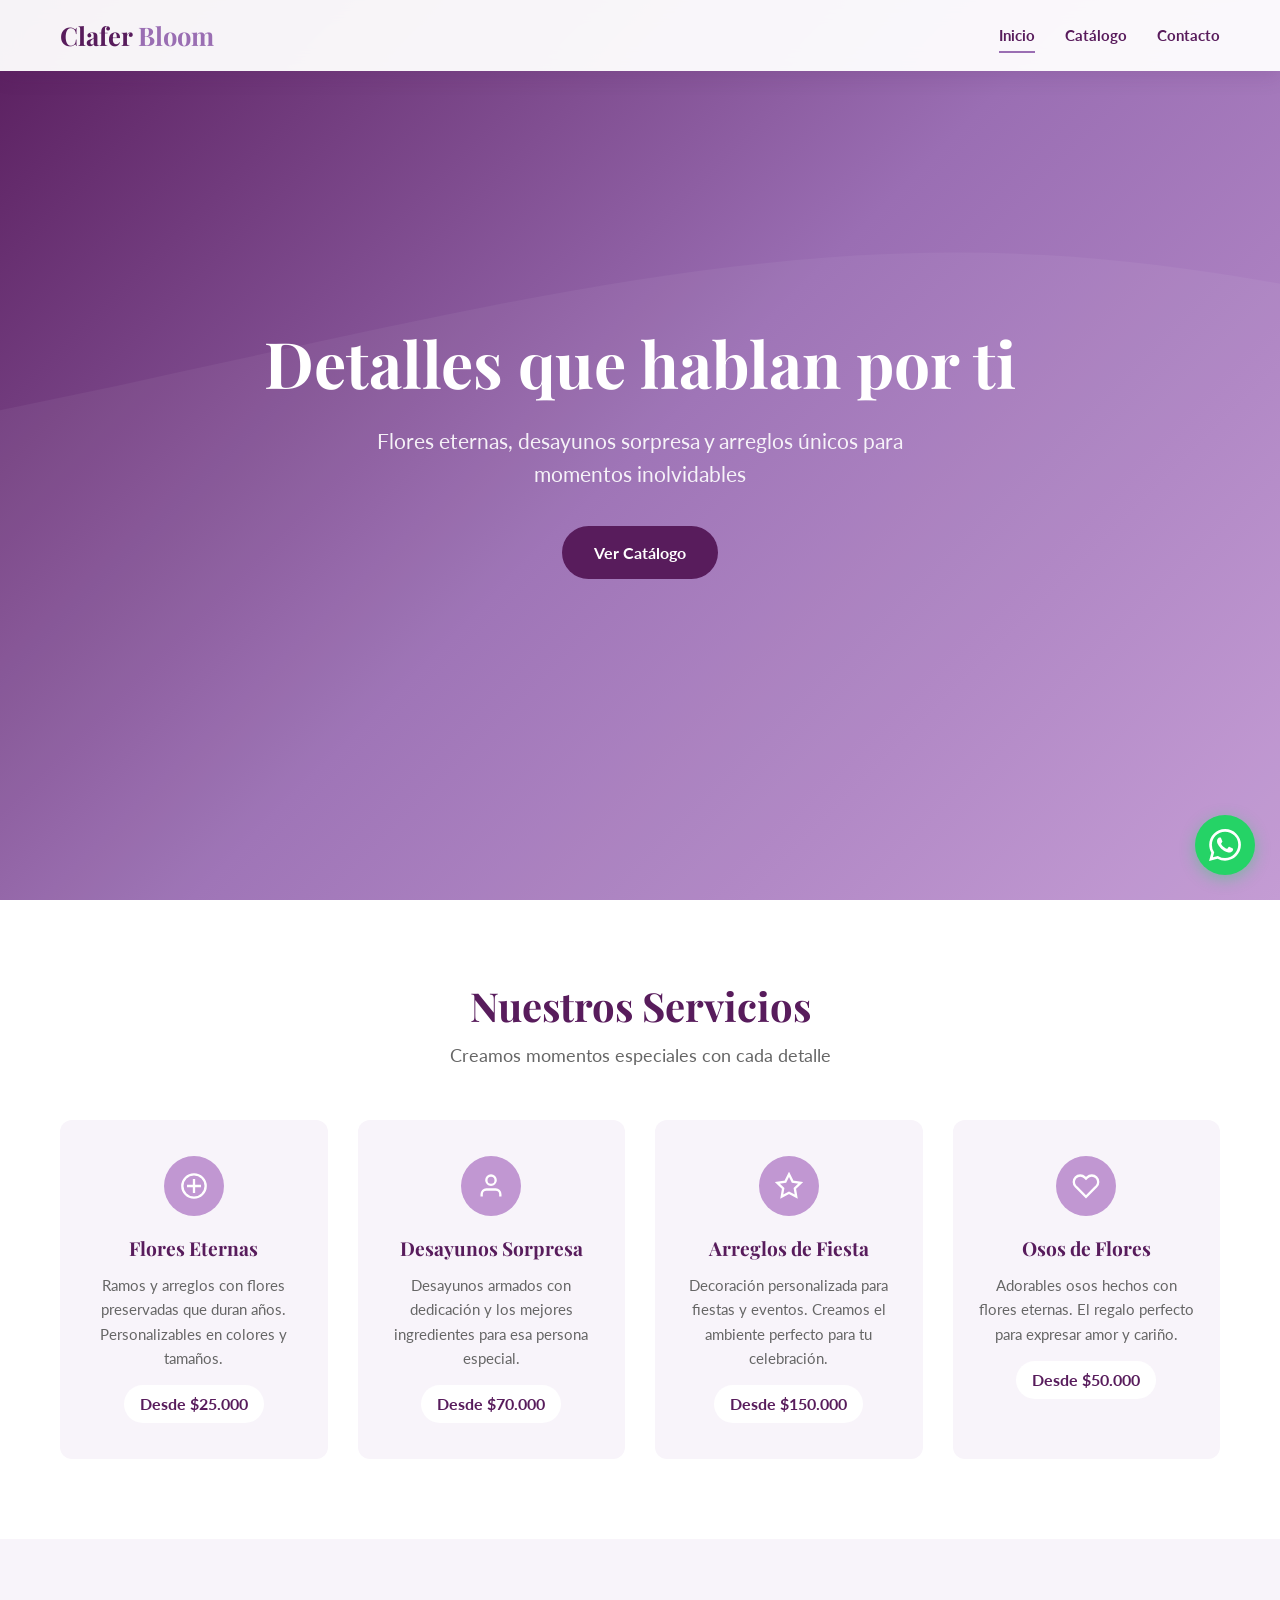
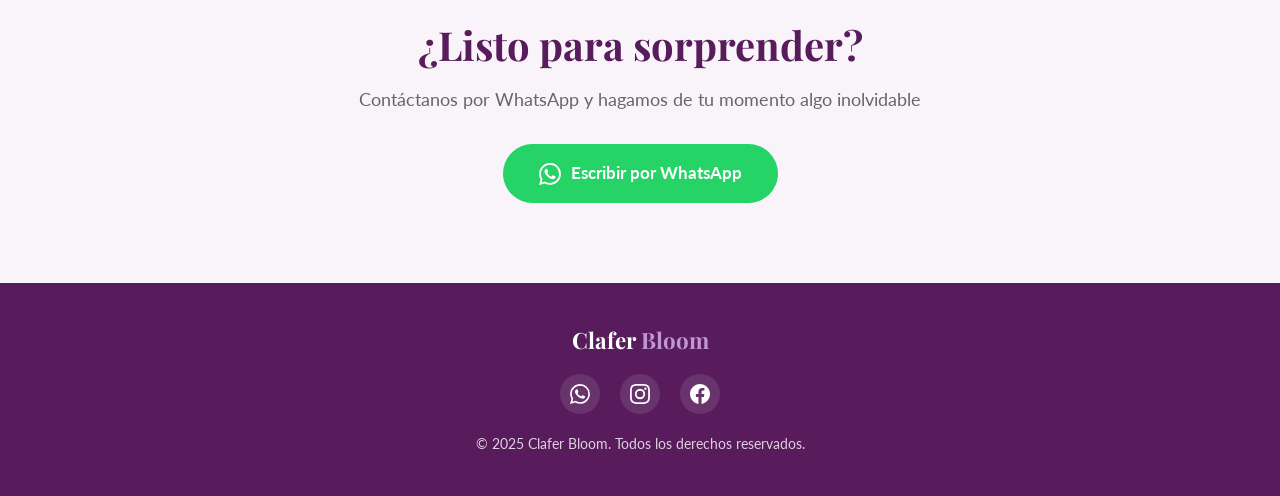
==== index.html @ cedce0d8 "Catálogo Clafer Bloom - sitio web completo" ====
<!DOCTYPE html>
<html lang="es">
<head>
  <meta charset="UTF-8">
  <meta name="viewport" content="width=device-width, initial-scale=1.0">
  <title>Clafer Bloom - Flores Eternas y Detalles Especiales</title>
  <meta name="description" content="Clafer Bloom - Ramos de flores eternas, desayunos sorpresa, arreglos de fiesta y detalles únicos para toda ocasión.">
  <link rel="stylesheet" href="css/style.css">
  <link rel="stylesheet" href="css/home.css">
</head>
<body>

  <!-- HEADER -->
  <header class="header" id="header">
    <div class="container">
      <a href="index.html" class="header__logo">Clafer <span>Bloom</span></a>
      <nav class="header__nav" id="nav">
        <a href="index.html" class="active">Inicio</a>
        <a href="pages/catalogo.html">Catálogo</a>
        <a href="pages/contacto.html">Contacto</a>
      </nav>
      <button class="header__hamburger" id="hamburger" aria-label="Menú">
        <span></span>
        <span></span>
        <span></span>
      </button>
    </div>
  </header>

  <!-- HERO PARALLAX -->
  <section class="hero" id="hero">
    <div class="hero__overlay"></div>
    <div class="hero__content">
      <h1 class="hero__title">Detalles que hablan por ti</h1>
      <p class="hero__subtitle">Flores eternas, desayunos sorpresa y arreglos únicos para momentos inolvidables</p>
      <a href="pages/catalogo.html" class="btn btn--primary">Ver Catálogo</a>
    </div>
  </section>

  <!-- SERVICIOS -->
  <section class="services">
    <div class="container">
      <h2 class="section-title reveal">Nuestros Servicios</h2>
      <p class="section-subtitle reveal">Creamos momentos especiales con cada detalle</p>
      <div class="services__grid">
        <div class="service-card reveal delay-1">
          <div class="service-card__icon">
            <svg viewBox="0 0 24 24" fill="none" stroke="currentColor" stroke-width="2">
              <path d="M12 2C6.48 2 2 6.48 2 12s4.48 10 10 10 10-4.48 10-10S17.52 2 12 2z"/>
              <path d="M12 6v12M6 12h12"/>
            </svg>
          </div>
          <h3>Flores Eternas</h3>
          <p>Ramos y arreglos con flores preservadas que duran años. Personalizables en colores y tamaños.</p>
          <span class="service-card__price">Desde $25.000</span>
        </div>
        <div class="service-card reveal delay-2">
          <div class="service-card__icon">
            <svg viewBox="0 0 24 24" fill="none" stroke="currentColor" stroke-width="2">
              <path d="M20 21v-2a4 4 0 00-4-4H8a4 4 0 00-4 4v2"/>
              <circle cx="12" cy="7" r="4"/>
            </svg>
          </div>
          <h3>Desayunos Sorpresa</h3>
          <p>Desayunos armados con dedicación y los mejores ingredientes para esa persona especial.</p>
          <span class="service-card__price">Desde $70.000</span>
        </div>
        <div class="service-card reveal delay-3">
          <div class="service-card__icon">
            <svg viewBox="0 0 24 24" fill="none" stroke="currentColor" stroke-width="2">
              <path d="M12 2l3.09 6.26L22 9.27l-5 4.87 1.18 6.88L12 17.77l-6.18 3.25L7 14.14 2 9.27l6.91-1.01L12 2z"/>
            </svg>
          </div>
          <h3>Arreglos de Fiesta</h3>
          <p>Decoración personalizada para fiestas y eventos. Creamos el ambiente perfecto para tu celebración.</p>
          <span class="service-card__price">Desde $150.000</span>
        </div>
        <div class="service-card reveal delay-4">
          <div class="service-card__icon">
            <svg viewBox="0 0 24 24" fill="none" stroke="currentColor" stroke-width="2">
              <path d="M20.84 4.61a5.5 5.5 0 00-7.78 0L12 5.67l-1.06-1.06a5.5 5.5 0 00-7.78 7.78l1.06 1.06L12 21.23l7.78-7.78 1.06-1.06a5.5 5.5 0 000-7.78z"/>
            </svg>
          </div>
          <h3>Osos de Flores</h3>
          <p>Adorables osos hechos con flores eternas. El regalo perfecto para expresar amor y cariño.</p>
          <span class="service-card__price">Desde $50.000</span>
        </div>
      </div>
    </div>
  </section>

  <!-- CTA WHATSAPP -->
  <section class="cta">
    <div class="container">
      <div class="cta__content reveal-scale">
        <h2>¿Listo para sorprender?</h2>
        <p>Contáctanos por WhatsApp y hagamos de tu momento algo inolvidable</p>
        <a href="https://wa.me/573167460230?text=Hola,%20veo%20que%20les%20interesa%20la%20marca,%20indicame%20que%20producto%20solicit%C3%A1s" class="btn btn--whatsapp" target="_blank" rel="noopener">
          <svg viewBox="0 0 24 24"><path d="M17.472 14.382c-.297-.149-1.758-.867-2.03-.967-.273-.099-.471-.148-.67.15-.197.297-.767.966-.94 1.164-.173.199-.347.223-.644.075-.297-.15-1.255-.463-2.39-1.475-.883-.788-1.48-1.761-1.653-2.059-.173-.297-.018-.458.13-.606.134-.133.298-.347.446-.52.149-.174.198-.298.298-.497.099-.198.05-.371-.025-.52-.075-.149-.669-1.612-.916-2.207-.242-.579-.487-.5-.669-.51-.173-.008-.371-.01-.57-.01-.198 0-.52.074-.792.372-.272.297-1.04 1.016-1.04 2.479 0 1.462 1.065 2.875 1.213 3.074.149.198 2.096 3.2 5.077 4.487.709.306 1.262.489 1.694.625.712.227 1.36.195 1.871.118.571-.085 1.758-.719 2.006-1.413.248-.694.248-1.289.173-1.413-.074-.124-.272-.198-.57-.347m-5.421 7.403h-.004a9.87 9.87 0 01-5.031-1.378l-.361-.214-3.741.982.998-3.648-.235-.374a9.86 9.86 0 01-1.51-5.26c.001-5.45 4.436-9.884 9.888-9.884 2.64 0 5.122 1.03 6.988 2.898a9.825 9.825 0 012.893 6.994c-.003 5.45-4.437 9.884-9.885 9.884m8.413-18.297A11.815 11.815 0 0012.05 0C5.495 0 .16 5.335.157 11.892c0 2.096.547 4.142 1.588 5.945L.057 24l6.305-1.654a11.882 11.882 0 005.683 1.448h.005c6.554 0 11.89-5.335 11.893-11.893a11.821 11.821 0 00-3.48-8.413z"/></svg>
          Escribir por WhatsApp
        </a>
      </div>
    </div>
  </section>

  <!-- FOOTER -->
  <footer class="footer">
    <div class="footer__content">
      <div class="footer__brand">Clafer <span>Bloom</span></div>
      <div class="footer__social">
        <a href="https://wa.me/573167460230" target="_blank" rel="noopener" aria-label="WhatsApp">
          <svg viewBox="0 0 24 24"><path d="M17.472 14.382c-.297-.149-1.758-.867-2.03-.967-.273-.099-.471-.148-.67.15-.197.297-.767.966-.94 1.164-.173.199-.347.223-.644.075-.297-.15-1.255-.463-2.39-1.475-.883-.788-1.48-1.761-1.653-2.059-.173-.297-.018-.458.13-.606.134-.133.298-.347.446-.52.149-.174.198-.298.298-.497.099-.198.05-.371-.025-.52-.075-.149-.669-1.612-.916-2.207-.242-.579-.487-.5-.669-.51-.173-.008-.371-.01-.57-.01-.198 0-.52.074-.792.372-.272.297-1.04 1.016-1.04 2.479 0 1.462 1.065 2.875 1.213 3.074.149.198 2.096 3.2 5.077 4.487.709.306 1.262.489 1.694.625.712.227 1.36.195 1.871.118.571-.085 1.758-.719 2.006-1.413.248-.694.248-1.289.173-1.413-.074-.124-.272-.198-.57-.347m-5.421 7.403h-.004a9.87 9.87 0 01-5.031-1.378l-.361-.214-3.741.982.998-3.648-.235-.374a9.86 9.86 0 01-1.51-5.26c.001-5.45 4.436-9.884 9.888-9.884 2.64 0 5.122 1.03 6.988 2.898a9.825 9.825 0 012.893 6.994c-.003 5.45-4.437 9.884-9.885 9.884m8.413-18.297A11.815 11.815 0 0012.05 0C5.495 0 .16 5.335.157 11.892c0 2.096.547 4.142 1.588 5.945L.057 24l6.305-1.654a11.882 11.882 0 005.683 1.448h.005c6.554 0 11.89-5.335 11.893-11.893a11.821 11.821 0 00-3.48-8.413z"/></svg>
        </a>
        <a href="#" aria-label="Instagram">
          <svg viewBox="0 0 24 24"><path d="M12 2.163c3.204 0 3.584.012 4.85.07 3.252.148 4.771 1.691 4.919 4.919.058 1.265.069 1.645.069 4.849 0 3.205-.012 3.584-.069 4.849-.149 3.225-1.664 4.771-4.919 4.919-1.266.058-1.644.07-4.85.07-3.204 0-3.584-.012-4.849-.07-3.26-.149-4.771-1.699-4.919-4.92-.058-1.265-.07-1.644-.07-4.849 0-3.204.013-3.583.07-4.849.149-3.227 1.664-4.771 4.919-4.919 1.266-.057 1.645-.069 4.849-.069zM12 0C8.741 0 8.333.014 7.053.072 2.695.272.273 2.69.073 7.052.014 8.333 0 8.741 0 12c0 3.259.014 3.668.072 4.948.2 4.358 2.618 6.78 6.98 6.98C8.333 23.986 8.741 24 12 24c3.259 0 3.668-.014 4.948-.072 4.354-.2 6.782-2.618 6.979-6.98.059-1.28.073-1.689.073-4.948 0-3.259-.014-3.667-.072-4.947-.196-4.354-2.617-6.78-6.979-6.98C15.668.014 15.259 0 12 0zm0 5.838a6.162 6.162 0 100 12.324 6.162 6.162 0 000-12.324zM12 16a4 4 0 110-8 4 4 0 010 8zm6.406-11.845a1.44 1.44 0 100 2.881 1.44 1.44 0 000-2.881z"/></svg>
        </a>
        <a href="#" aria-label="Facebook">
          <svg viewBox="0 0 24 24"><path d="M24 12.073c0-6.627-5.373-12-12-12s-12 5.373-12 12c0 5.99 4.388 10.954 10.125 11.854v-8.385H7.078v-3.47h3.047V9.43c0-3.007 1.792-4.669 4.533-4.669 1.312 0 2.686.235 2.686.235v2.953H15.83c-1.491 0-1.956.925-1.956 1.874v2.25h3.328l-.532 3.47h-2.796v8.385C19.612 23.027 24 18.062 24 12.073z"/></svg>
        </a>
      </div>
      <p class="footer__copy">&copy; 2025 Clafer Bloom. Todos los derechos reservados.</p>
    </div>
  </footer>

  <!-- BOTON WHATSAPP FLOTANTE -->
  <a href="https://wa.me/573167460230?text=Hola,%20veo%20que%20les%20interesa%20la%20marca,%20indicame%20que%20producto%20solicit%C3%A1s" class="whatsapp-float" target="_blank" rel="noopener" aria-label="WhatsApp">
    <svg viewBox="0 0 24 24"><path d="M17.472 14.382c-.297-.149-1.758-.867-2.03-.967-.273-.099-.471-.148-.67.15-.197.297-.767.966-.94 1.164-.173.199-.347.223-.644.075-.297-.15-1.255-.463-2.39-1.475-.883-.788-1.48-1.761-1.653-2.059-.173-.297-.018-.458.13-.606.134-.133.298-.347.446-.52.149-.174.198-.298.298-.497.099-.198.05-.371-.025-.52-.075-.149-.669-1.612-.916-2.207-.242-.579-.487-.5-.669-.51-.173-.008-.371-.01-.57-.01-.198 0-.52.074-.792.372-.272.297-1.04 1.016-1.04 2.479 0 1.462 1.065 2.875 1.213 3.074.149.198 2.096 3.2 5.077 4.487.709.306 1.262.489 1.694.625.712.227 1.36.195 1.871.118.571-.085 1.758-.719 2.006-1.413.248-.694.248-1.289.173-1.413-.074-.124-.272-.198-.57-.347m-5.421 7.403h-.004a9.87 9.87 0 01-5.031-1.378l-.361-.214-3.741.982.998-3.648-.235-.374a9.86 9.86 0 01-1.51-5.26c.001-5.45 4.436-9.884 9.888-9.884 2.64 0 5.122 1.03 6.988 2.898a9.825 9.825 0 012.893 6.994c-.003 5.45-4.437 9.884-9.885 9.884m8.413-18.297A11.815 11.815 0 0012.05 0C5.495 0 .16 5.335.157 11.892c0 2.096.547 4.142 1.588 5.945L.057 24l6.305-1.654a11.882 11.882 0 005.683 1.448h.005c6.554 0 11.89-5.335 11.893-11.893a11.821 11.821 0 00-3.48-8.413z"/></svg>
  </a>

  <script src="js/main.js"></script>
</body>
</html>
---- css/style.css ----
@import url('https://fonts.googleapis.com/css2?family=Playfair+Display:wght@400;600;700&family=Lato:wght@300;400;700&display=swap');

/* ========== VARIABLES ========== */
:root {
  --primary: #581C5C;
  --secondary: #9A6EB3;
  --accent: #C197D2;
  --white: #FFFFFF;
  --light: #F8F4FA;
  --dark: #2D0E2F;
  --text: #333333;
  --text-light: #666666;
  --shadow: 0 4px 20px rgba(88, 28, 92, 0.15);
  --shadow-hover: 0 8px 30px rgba(88, 28, 92, 0.25);
  --radius: 12px;
  --transition: all 0.3s ease;
  --font-heading: 'Playfair Display', serif;
  --font-body: 'Lato', sans-serif;
  --max-width: 1200px;
}

/* ========== RESET ========== */
*,
*::before,
*::after {
  margin: 0;
  padding: 0;
  box-sizing: border-box;
}

html {
  scroll-behavior: smooth;
}

body {
  font-family: var(--font-body);
  color: var(--text);
  background-color: var(--white);
  line-height: 1.6;
  overflow-x: hidden;
}

a {
  text-decoration: none;
  color: inherit;
}

ul {
  list-style: none;
}

img {
  max-width: 100%;
  display: block;
}

h1, h2, h3, h4 {
  font-family: var(--font-heading);
  color: var(--primary);
  line-height: 1.3;
}

.container {
  max-width: var(--max-width);
  margin: 0 auto;
  padding: 0 20px;
}

/* ========== HEADER ========== */
.header {
  position: fixed;
  top: 0;
  left: 0;
  width: 100%;
  z-index: 1000;
  background: rgba(255, 255, 255, 0.95);
  backdrop-filter: blur(10px);
  box-shadow: var(--shadow);
  transition: var(--transition);
}

.header .container {
  display: flex;
  align-items: center;
  justify-content: space-between;
  padding: 15px 20px;
}

.header__logo {
  font-family: var(--font-heading);
  font-size: 1.6rem;
  font-weight: 700;
  color: var(--primary);
}

.header__logo span {
  color: var(--secondary);
}

.header__nav {
  display: flex;
  gap: 30px;
}

.header__nav a {
  font-weight: 700;
  font-size: 0.95rem;
  color: var(--primary);
  position: relative;
  padding: 5px 0;
  transition: var(--transition);
}

.header__nav a::after {
  content: '';
  position: absolute;
  bottom: 0;
  left: 0;
  width: 0;
  height: 2px;
  background: var(--secondary);
  transition: var(--transition);
}

.header__nav a:hover::after,
.header__nav a.active::after {
  width: 100%;
}

.header__nav a:hover {
  color: var(--secondary);
}

.header__hamburger {
  display: none;
  flex-direction: column;
  gap: 5px;
  cursor: pointer;
  background: none;
  border: none;
  padding: 5px;
}

.header__hamburger span {
  width: 25px;
  height: 3px;
  background: var(--primary);
  border-radius: 2px;
  transition: var(--transition);
}

/* ========== FOOTER ========== */
.footer {
  background: var(--primary);
  color: var(--white);
  padding: 40px 20px;
  text-align: center;
}

.footer__content {
  max-width: var(--max-width);
  margin: 0 auto;
}

.footer__brand {
  font-family: var(--font-heading);
  font-size: 1.4rem;
  font-weight: 700;
  margin-bottom: 15px;
}

.footer__brand span {
  color: var(--accent);
}

.footer__social {
  display: flex;
  justify-content: center;
  gap: 20px;
  margin-bottom: 20px;
}

.footer__social a {
  display: flex;
  align-items: center;
  justify-content: center;
  width: 40px;
  height: 40px;
  border-radius: 50%;
  background: rgba(255, 255, 255, 0.1);
  transition: var(--transition);
}

.footer__social a:hover {
  background: var(--secondary);
  transform: translateY(-3px);
}

.footer__social svg {
  width: 20px;
  height: 20px;
  fill: var(--white);
}

.footer__copy {
  font-size: 0.85rem;
  opacity: 0.8;
}

/* ========== BOTON WHATSAPP FLOTANTE ========== */
.whatsapp-float {
  position: fixed;
  bottom: 25px;
  right: 25px;
  z-index: 999;
  width: 60px;
  height: 60px;
  border-radius: 50%;
  background: #25D366;
  display: flex;
  align-items: center;
  justify-content: center;
  box-shadow: 0 4px 15px rgba(37, 211, 102, 0.4);
  transition: var(--transition);
  animation: pulse-whatsapp 2s infinite;
}

.whatsapp-float:hover {
  transform: scale(1.1);
  box-shadow: 0 6px 25px rgba(37, 211, 102, 0.5);
}

.whatsapp-float svg {
  width: 32px;
  height: 32px;
  fill: white;
}

@keyframes pulse-whatsapp {
  0%, 100% { box-shadow: 0 4px 15px rgba(37, 211, 102, 0.4); }
  50% { box-shadow: 0 4px 25px rgba(37, 211, 102, 0.7); }
}

/* ========== BOTONES ========== */
.btn {
  display: inline-block;
  padding: 14px 32px;
  border-radius: 50px;
  font-family: var(--font-body);
  font-weight: 700;
  font-size: 1rem;
  cursor: pointer;
  border: none;
  transition: var(--transition);
  text-align: center;
}

.btn--primary {
  background: var(--primary);
  color: var(--white);
}

.btn--primary:hover {
  background: var(--secondary);
  transform: translateY(-2px);
  box-shadow: var(--shadow-hover);
}

.btn--secondary {
  background: transparent;
  color: var(--white);
  border: 2px solid var(--white);
}

.btn--secondary:hover {
  background: var(--white);
  color: var(--primary);
}

.btn--whatsapp {
  background: #25D366;
  color: var(--white);
  display: inline-flex;
  align-items: center;
  gap: 10px;
  padding: 16px 36px;
  font-size: 1.05rem;
}

.btn--whatsapp:hover {
  background: #1da851;
  transform: translateY(-2px);
  box-shadow: 0 6px 20px rgba(37, 211, 102, 0.4);
}

.btn--whatsapp svg {
  width: 22px;
  height: 22px;
  fill: white;
}

/* ========== SCROLL REVEAL ANIMATIONS ========== */
.reveal {
  opacity: 0;
  transform: translateY(40px);
  transition: opacity 0.8s ease, transform 0.8s ease;
}

.reveal.visible {
  opacity: 1;
  transform: translateY(0);
}

.reveal-left {
  opacity: 0;
  transform: translateX(-50px);
  transition: opacity 0.8s ease, transform 0.8s ease;
}

.reveal-left.visible {
  opacity: 1;
  transform: translateX(0);
}

.reveal-right {
  opacity: 0;
  transform: translateX(50px);
  transition: opacity 0.8s ease, transform 0.8s ease;
}

.reveal-right.visible {
  opacity: 1;
  transform: translateX(0);
}

.reveal-scale {
  opacity: 0;
  transform: scale(0.85);
  transition: opacity 0.8s ease, transform 0.8s ease;
}

.reveal-scale.visible {
  opacity: 1;
  transform: scale(1);
}

/* Delay escalonado para grid de productos */
.delay-1 { transition-delay: 0.1s; }
.delay-2 { transition-delay: 0.2s; }
.delay-3 { transition-delay: 0.3s; }
.delay-4 { transition-delay: 0.4s; }
.delay-5 { transition-delay: 0.5s; }
.delay-6 { transition-delay: 0.6s; }
.delay-7 { transition-delay: 0.7s; }
.delay-8 { transition-delay: 0.8s; }

/* ========== MOBILE NAV ========== */
.nav-open .header__hamburger span:nth-child(1) {
  transform: rotate(45deg) translate(5px, 5px);
}

.nav-open .header__hamburger span:nth-child(2) {
  opacity: 0;
}

.nav-open .header__hamburger span:nth-child(3) {
  transform: rotate(-45deg) translate(7px, -6px);
}

/* ========== RESPONSIVE ========== */
@media (max-width: 768px) {
  .header__hamburger {
    display: flex;
  }

  .header__nav {
    position: fixed;
    top: 70px;
    left: 0;
    width: 100%;
    flex-direction: column;
    align-items: center;
    background: var(--white);
    padding: 30px 0;
    gap: 20px;
    box-shadow: var(--shadow);
    transform: translateY(-150%);
    transition: var(--transition);
    z-index: 999;
  }

  .nav-open .header__nav {
    transform: translateY(0);
  }

  .header__nav a {
    font-size: 1.1rem;
  }

  .whatsapp-float {
    width: 55px;
    height: 55px;
    bottom: 20px;
    right: 20px;
  }

  .whatsapp-float svg {
    width: 28px;
    height: 28px;
  }
}
---- css/home.css ----
/* ========== HERO PARALLAX ========== */
.hero {
  position: relative;
  height: 100vh;
  min-height: 500px;
  display: flex;
  align-items: center;
  justify-content: center;
  text-align: center;
  background: linear-gradient(135deg, #581C5C 0%, #9A6EB3 50%, #C197D2 100%);
  background-attachment: fixed;
  background-size: cover;
  background-position: center;
  overflow: hidden;
}

.hero__overlay {
  position: absolute;
  inset: 0;
  background: url('data:image/svg+xml,<svg xmlns="http://www.w3.org/2000/svg" viewBox="0 0 1440 320"><path fill="rgba(255,255,255,0.05)" d="M0,96L48,112C96,128,192,160,288,165.3C384,171,480,149,576,128C672,107,768,85,864,90.7C960,96,1056,128,1152,138.7C1248,149,1344,139,1392,133.3L1440,128L1440,320L1392,320C1344,320,1248,320,1152,320C1056,320,960,320,864,320C768,320,672,320,576,320C480,320,384,320,288,320C192,320,96,320,48,320L0,320Z"/></svg>') no-repeat bottom center;
  background-size: cover;
}

.hero__content {
  position: relative;
  z-index: 2;
  padding: 0 20px;
}

.hero__title {
  font-size: clamp(2.2rem, 6vw, 4rem);
  color: var(--white);
  margin-bottom: 20px;
  animation: fadeInDown 1s ease;
}

.hero__subtitle {
  font-size: clamp(1rem, 2.5vw, 1.3rem);
  color: rgba(255, 255, 255, 0.9);
  margin-bottom: 35px;
  max-width: 600px;
  margin-left: auto;
  margin-right: auto;
  animation: fadeInUp 1s ease 0.3s both;
}

.hero .btn--primary {
  animation: fadeInUp 1s ease 0.6s both;
}

/* ========== SECCIONES ========== */
.section-title {
  text-align: center;
  font-size: clamp(1.8rem, 4vw, 2.5rem);
  margin-bottom: 10px;
}

.section-subtitle {
  text-align: center;
  color: var(--text-light);
  font-size: 1.1rem;
  margin-bottom: 50px;
}

/* ========== SERVICES ========== */
.services {
  padding: 80px 0;
  background: var(--white);
}

.services__grid {
  display: grid;
  grid-template-columns: repeat(4, 1fr);
  gap: 30px;
}

.service-card {
  background: var(--light);
  border-radius: var(--radius);
  padding: 35px 25px;
  text-align: center;
  transition: var(--transition);
  border: 1px solid transparent;
}

.service-card:hover {
  transform: translateY(-8px);
  box-shadow: var(--shadow-hover);
  border-color: var(--accent);
}

.service-card__icon {
  width: 60px;
  height: 60px;
  margin: 0 auto 20px;
  background: var(--accent);
  border-radius: 50%;
  display: flex;
  align-items: center;
  justify-content: center;
  transition: var(--transition);
}

.service-card:hover .service-card__icon {
  background: var(--secondary);
  transform: scale(1.1);
}

.service-card__icon svg {
  width: 28px;
  height: 28px;
  stroke: var(--white);
}

.service-card h3 {
  font-size: 1.2rem;
  margin-bottom: 12px;
}

.service-card p {
  color: var(--text-light);
  font-size: 0.95rem;
  margin-bottom: 15px;
  line-height: 1.6;
}

.service-card__price {
  display: inline-block;
  font-weight: 700;
  color: var(--primary);
  font-size: 1rem;
  background: var(--white);
  padding: 6px 16px;
  border-radius: 20px;
}

/* ========== CTA WHATSAPP ========== */
.cta {
  padding: 80px 0;
  background: var(--light);
}

.cta__content {
  text-align: center;
  max-width: 600px;
  margin: 0 auto;
}

.cta__content h2 {
  font-size: clamp(1.8rem, 4vw, 2.5rem);
  margin-bottom: 15px;
}

.cta__content p {
  color: var(--text-light);
  font-size: 1.1rem;
  margin-bottom: 30px;
}

/* ========== ANIMACIONES KEYFRAMES ========== */
@keyframes fadeInDown {
  from {
    opacity: 0;
    transform: translateY(-30px);
  }
  to {
    opacity: 1;
    transform: translateY(0);
  }
}

@keyframes fadeInUp {
  from {
    opacity: 0;
    transform: translateY(30px);
  }
  to {
    opacity: 1;
    transform: translateY(0);
  }
}

/* ========== RESPONSIVE HOME ========== */
@media (max-width: 1024px) {
  .services__grid {
    grid-template-columns: repeat(2, 1fr);
  }
}

@media (max-width: 600px) {
  .hero {
    background-attachment: scroll;
  }

  .services {
    padding: 60px 0;
  }

  .services__grid {
    grid-template-columns: 1fr;
    gap: 20px;
  }

  .cta {
    padding: 60px 0;
  }
}
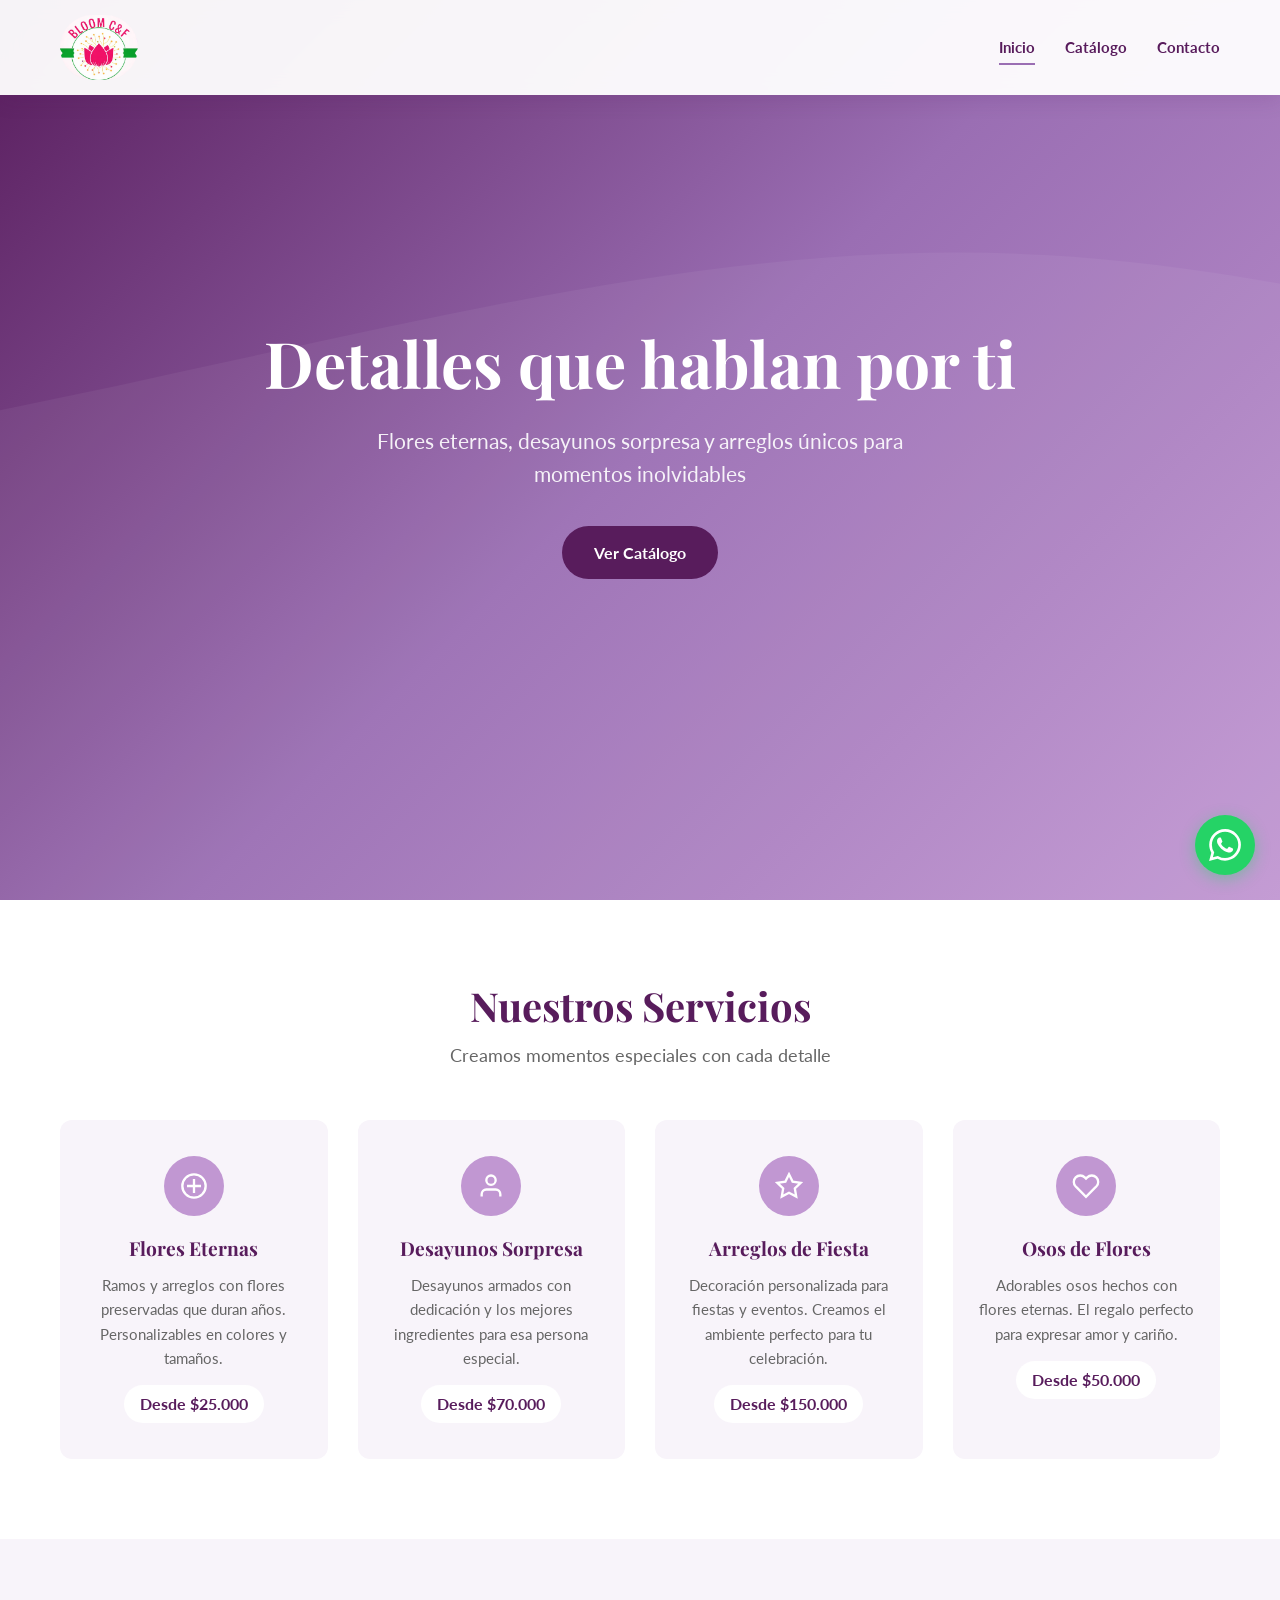
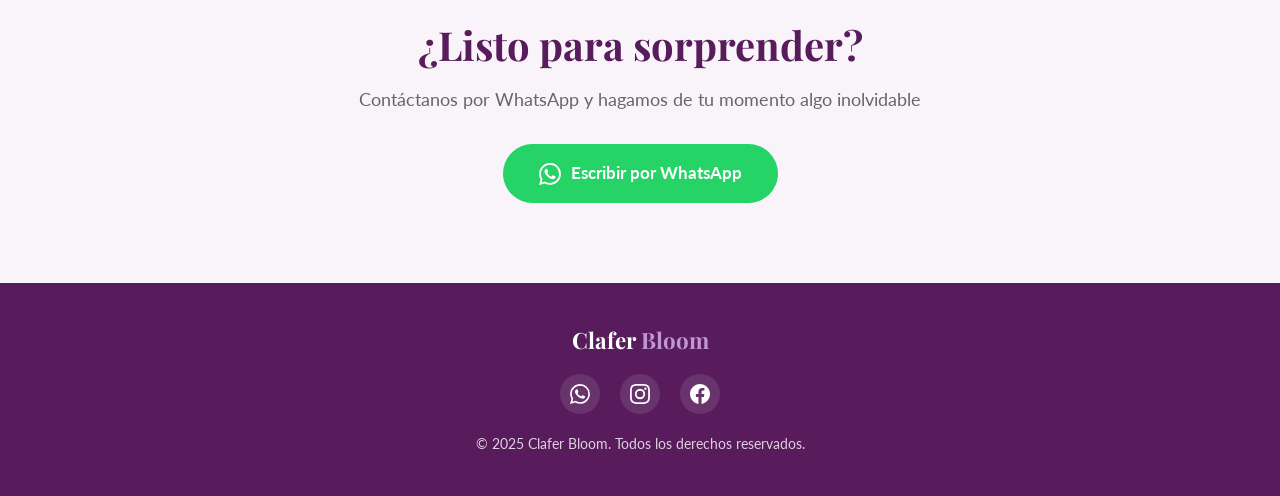
==== commit 4cfb7649: "Mostrar imagenes y logo en encabezado" ====
--- a/index.html
+++ b/index.html
@@ -13,7 +13,7 @@
   <!-- HEADER -->
   <header class="header" id="header">
     <div class="container">
-      <a href="index.html" class="header__logo">Clafer <span>Bloom</span></a>
+      <a href="index.html" class="header__logo"><img src="./assets/images/logo.png" alt="Clafer Bloom - logo"></a>
       <nav class="header__nav" id="nav">
         <a href="index.html" class="active">Inicio</a>
         <a href="pages/catalogo.html">Catálogo</a>
@@ -111,7 +111,7 @@
         <a href="https://wa.me/573167460230" target="_blank" rel="noopener" aria-label="WhatsApp">
           <svg viewBox="0 0 24 24"><path d="M17.472 14.382c-.297-.149-1.758-.867-2.03-.967-.273-.099-.471-.148-.67.15-.197.297-.767.966-.94 1.164-.173.199-.347.223-.644.075-.297-.15-1.255-.463-2.39-1.475-.883-.788-1.48-1.761-1.653-2.059-.173-.297-.018-.458.13-.606.134-.133.298-.347.446-.52.149-.174.198-.298.298-.497.099-.198.05-.371-.025-.52-.075-.149-.669-1.612-.916-2.207-.242-.579-.487-.5-.669-.51-.173-.008-.371-.01-.57-.01-.198 0-.52.074-.792.372-.272.297-1.04 1.016-1.04 2.479 0 1.462 1.065 2.875 1.213 3.074.149.198 2.096 3.2 5.077 4.487.709.306 1.262.489 1.694.625.712.227 1.36.195 1.871.118.571-.085 1.758-.719 2.006-1.413.248-.694.248-1.289.173-1.413-.074-.124-.272-.198-.57-.347m-5.421 7.403h-.004a9.87 9.87 0 01-5.031-1.378l-.361-.214-3.741.982.998-3.648-.235-.374a9.86 9.86 0 01-1.51-5.26c.001-5.45 4.436-9.884 9.888-9.884 2.64 0 5.122 1.03 6.988 2.898a9.825 9.825 0 012.893 6.994c-.003 5.45-4.437 9.884-9.885 9.884m8.413-18.297A11.815 11.815 0 0012.05 0C5.495 0 .16 5.335.157 11.892c0 2.096.547 4.142 1.588 5.945L.057 24l6.305-1.654a11.882 11.882 0 005.683 1.448h.005c6.554 0 11.89-5.335 11.893-11.893a11.821 11.821 0 00-3.48-8.413z"/></svg>
         </a>
-        <a href="#" aria-label="Instagram">
+        <a href="https://www.instagram.com/detallesclaferbloom?utm_source=ig_web_button_share_sheet&igsi=ZDNlZDc0MzIxNw==" aria-label="Instagram">
           <svg viewBox="0 0 24 24"><path d="M12 2.163c3.204 0 3.584.012 4.85.07 3.252.148 4.771 1.691 4.919 4.919.058 1.265.069 1.645.069 4.849 0 3.205-.012 3.584-.069 4.849-.149 3.225-1.664 4.771-4.919 4.919-1.266.058-1.644.07-4.85.07-3.204 0-3.584-.012-4.849-.07-3.26-.149-4.771-1.699-4.919-4.92-.058-1.265-.07-1.644-.07-4.849 0-3.204.013-3.583.07-4.849.149-3.227 1.664-4.771 4.919-4.919 1.266-.057 1.645-.069 4.849-.069zM12 0C8.741 0 8.333.014 7.053.072 2.695.272.273 2.69.073 7.052.014 8.333 0 8.741 0 12c0 3.259.014 3.668.072 4.948.2 4.358 2.618 6.78 6.98 6.98C8.333 23.986 8.741 24 12 24c3.259 0 3.668-.014 4.948-.072 4.354-.2 6.782-2.618 6.979-6.98.059-1.28.073-1.689.073-4.948 0-3.259-.014-3.667-.072-4.947-.196-4.354-2.617-6.78-6.979-6.98C15.668.014 15.259 0 12 0zm0 5.838a6.162 6.162 0 100 12.324 6.162 6.162 0 000-12.324zM12 16a4 4 0 110-8 4 4 0 010 8zm6.406-11.845a1.44 1.44 0 100 2.881 1.44 1.44 0 000-2.881z"/></svg>
         </a>
         <a href="#" aria-label="Facebook">
--- a/css/style.css
+++ b/css/style.css
@@ -87,13 +87,25 @@
 }
 
 .header__logo {
+  display: flex;
+  align-items: center;
+}
+
+.header__logo img {
+  height: 65px;
+  width: auto;
+  object-fit: contain;
+  border-radius: 100px;
+}
+
+.header__logo__text {
   font-family: var(--font-heading);
   font-size: 1.6rem;
   font-weight: 700;
   color: var(--primary);
 }
 
-.header__logo span {
+.header__logo__text span {
   color: var(--secondary);
 }
 
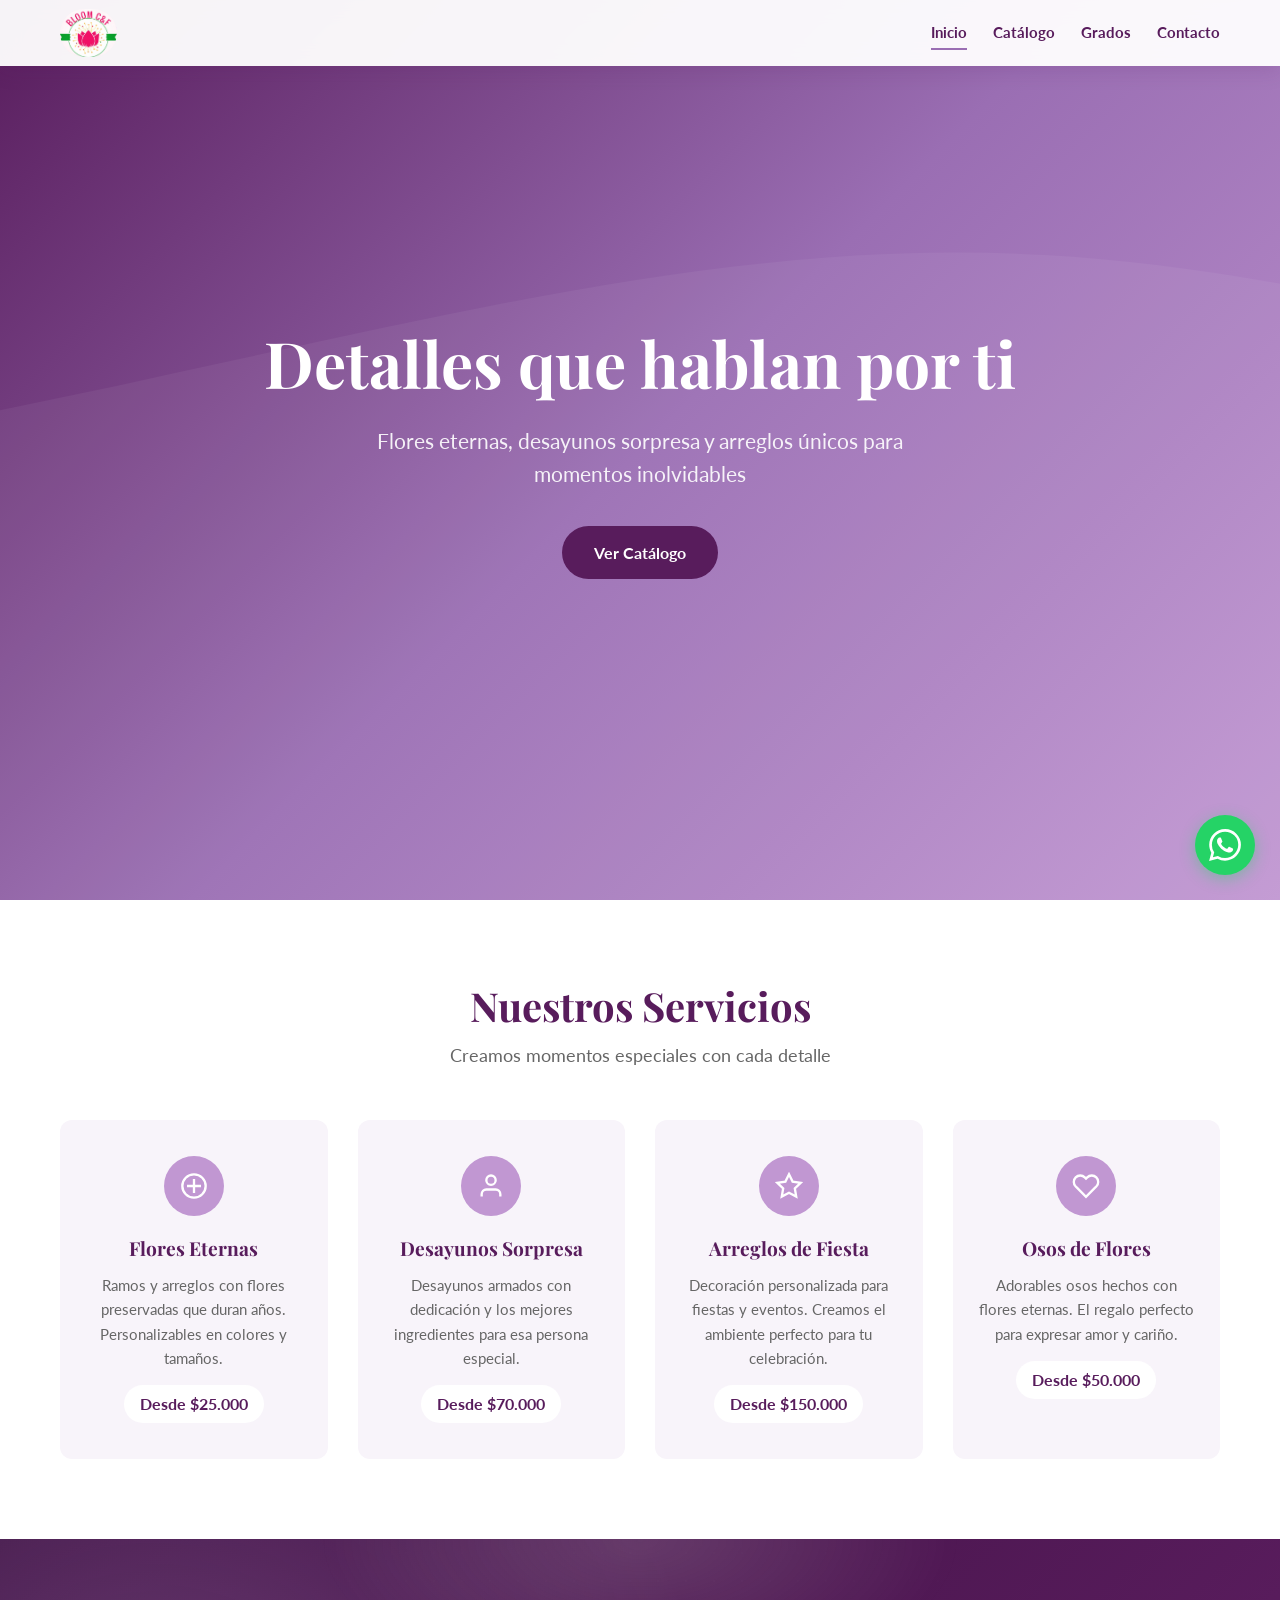
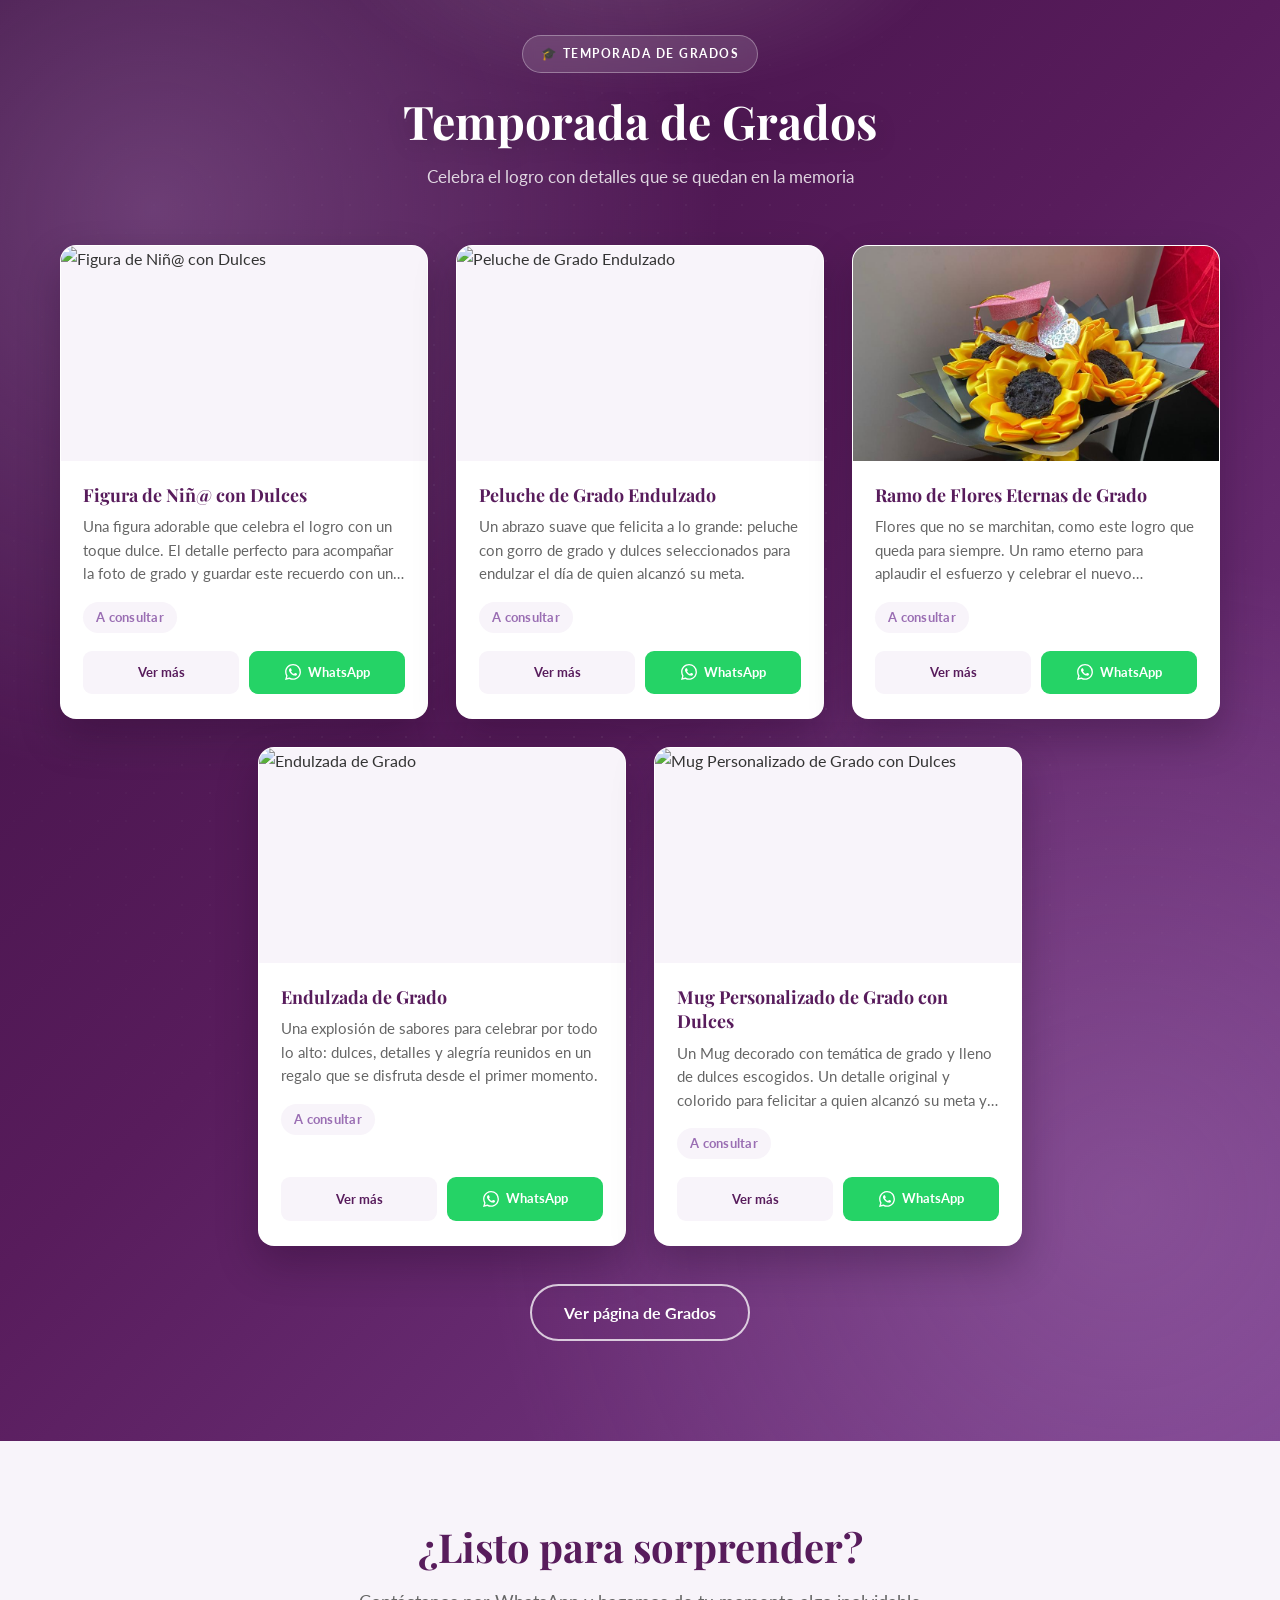
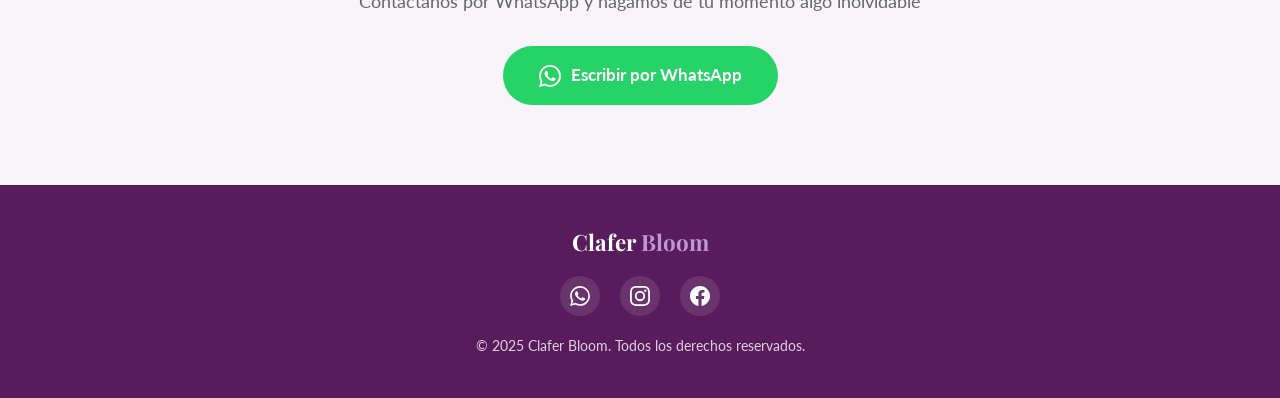
==== commit 14e8dd6e: "feat: página de Grados, header adaptable y contenido actualizado - Nueva página pages/grados.html co" ====
--- a/index.html
+++ b/index.html
@@ -7,6 +7,8 @@
   <meta name="description" content="Clafer Bloom - Ramos de flores eternas, desayunos sorpresa, arreglos de fiesta y detalles únicos para toda ocasión.">
   <link rel="stylesheet" href="css/style.css">
   <link rel="stylesheet" href="css/home.css">
+  <link rel="stylesheet" href="css/grados.css">
+  <link rel="stylesheet" href="css/grados-modal.css">
 </head>
 <body>
 
@@ -17,6 +19,7 @@
       <nav class="header__nav" id="nav">
         <a href="index.html" class="active">Inicio</a>
         <a href="pages/catalogo.html">Catálogo</a>
+        <a href="pages/grados.html">Grados</a>
         <a href="pages/contacto.html">Contacto</a>
       </nav>
       <button class="header__hamburger" id="hamburger" aria-label="Menú">
@@ -89,6 +92,23 @@
     </div>
   </section>
 
+  <!-- TEMPORADA DE GRADOS -->
+  <section class="grados" id="grados" aria-labelledby="grados-title">
+    <div class="container">
+      <div class="grados__header">
+        <span class="grados__badge reveal delay-1">🎓 Temporada de grados</span>
+        <h2 class="grados__title reveal delay-2" id="grados-title">Temporada de Grados</h2>
+        <p class="grados__subtitle reveal delay-3">Celebra el logro con detalles que se quedan en la memoria</p>
+      </div>
+      <div class="grados__grid" id="grados-grid" data-img-base="">
+        <!-- Se llena dinámicamente con JS -->
+      </div>
+      <div class="grados__more reveal">
+        <a href="pages/grados.html" class="btn grados__more-btn">Ver página de Grados</a>
+      </div>
+    </div>
+  </section>
+
   <!-- CTA WHATSAPP -->
   <section class="cta">
     <div class="container">
@@ -128,5 +148,9 @@
   </a>
 
   <script src="js/main.js"></script>
+  <script src="js/grados-data.js"></script>
+  <script src="js/grados-render.js"></script>
+  <script src="js/grados-modal.js"></script>
+  <script src="js/grados.js"></script>
 </body>
 </html>
--- a/css/style.css
+++ b/css/style.css
@@ -17,6 +17,7 @@
   --font-heading: 'Playfair Display', serif;
   --font-body: 'Lato', sans-serif;
   --max-width: 1200px;
+  --header-height: 66px;
 }
 
 /* ========== RESET ========== */
@@ -75,15 +76,26 @@
   z-index: 1000;
   background: rgba(255, 255, 255, 0.95);
   backdrop-filter: blur(10px);
+  -webkit-backdrop-filter: blur(10px);
   box-shadow: var(--shadow);
-  transition: var(--transition);
+  transition:
+    background 0.35s ease,
+    box-shadow 0.35s ease,
+    backdrop-filter 0.35s ease;
+}
+
+.header--glass {
+  background: rgba(255, 255, 255, 0.55);
+  backdrop-filter: blur(16px) saturate(140%);
+  -webkit-backdrop-filter: blur(16px) saturate(140%);
+  box-shadow: 0 4px 24px rgba(88, 28, 92, 0.12);
 }
 
 .header .container {
   display: flex;
   align-items: center;
   justify-content: space-between;
-  padding: 15px 20px;
+  padding: 9px 20px;
 }
 
 .header__logo {
@@ -92,7 +104,7 @@
 }
 
 .header__logo img {
-  height: 65px;
+  height: 48px;
   width: auto;
   object-fit: contain;
   border-radius: 100px;
@@ -111,12 +123,12 @@
 
 .header__nav {
   display: flex;
-  gap: 30px;
+  gap: 26px;
 }
 
 .header__nav a {
   font-weight: 700;
-  font-size: 0.95rem;
+  font-size: 0.92rem;
   color: var(--primary);
   position: relative;
   padding: 5px 0;
@@ -387,7 +399,7 @@
 
   .header__nav {
     position: fixed;
-    top: 70px;
+    top: var(--header-height);
     left: 0;
     width: 100%;
     flex-direction: column;
--- a/css/grados.css
+++ b/css/grados.css
@@ -0,0 +1,378 @@
+/* ========== TEMPORADA DE GRADOS: SECCIÓN Y TARJETAS ========== */
+
+.grados {
+  position: relative;
+  padding: 96px 0 100px;
+  overflow: hidden;
+  isolation: isolate;
+  background:
+    radial-gradient(circle at 12% 18%, rgba(193, 151, 210, 0.32) 0%, transparent 34%),
+    radial-gradient(circle at 88% 84%, rgba(193, 151, 210, 0.26) 0%, transparent 38%),
+    linear-gradient(135deg, #3B0F40 0%, #581C5C 48%, #7A3E8C 100%);
+}
+
+.grados::before {
+  content: '';
+  position: absolute;
+  inset: 0;
+  background-image: radial-gradient(rgba(255, 255, 255, 0.16) 1px, transparent 1.5px);
+  background-size: 28px 28px;
+  opacity: 0.5;
+  -webkit-mask-image: radial-gradient(circle at 50% 45%, #000 0%, transparent 72%);
+  mask-image: radial-gradient(circle at 50% 45%, #000 0%, transparent 72%);
+  pointer-events: none;
+}
+
+.grados::after {
+  content: '';
+  position: absolute;
+  top: -160px;
+  left: 50%;
+  width: 640px;
+  height: 320px;
+  transform: translateX(-50%);
+  background: radial-gradient(ellipse, rgba(255, 255, 255, 0.16), transparent 70%);
+  filter: blur(10px);
+  pointer-events: none;
+}
+
+.grados .container {
+  position: relative;
+  z-index: 1;
+}
+
+/* ---------- Encabezado ---------- */
+.grados__header {
+  max-width: 720px;
+  margin: 0 auto 54px;
+  text-align: center;
+}
+
+.grados__badge {
+  display: inline-flex;
+  align-items: center;
+  gap: 8px;
+  padding: 8px 18px;
+  margin-bottom: 18px;
+  border: 1px solid rgba(255, 255, 255, 0.32);
+  border-radius: 999px;
+  background: rgba(255, 255, 255, 0.12);
+  color: var(--white);
+  font-size: 0.78rem;
+  font-weight: 700;
+  letter-spacing: 0.12em;
+  text-transform: uppercase;
+  backdrop-filter: blur(6px);
+  -webkit-backdrop-filter: blur(6px);
+}
+
+.grados__title {
+  margin-bottom: 12px;
+  color: var(--white);
+  font-size: clamp(2rem, 4vw, 2.9rem);
+  text-shadow: 0 4px 24px rgba(0, 0, 0, 0.18);
+}
+
+.grados__subtitle {
+  color: rgba(255, 255, 255, 0.82);
+  font-size: clamp(0.98rem, 1.6vw, 1.08rem);
+}
+
+/* ---------- Grid (flex centrado para 3 + 2) ---------- */
+.grados__grid {
+  display: flex;
+  flex-wrap: wrap;
+  justify-content: center;
+  gap: 28px;
+}
+
+.grado-card {
+  flex: 0 1 calc((100% - 56px) / 3);
+  display: flex;
+  flex-direction: column;
+  overflow: hidden;
+  border: 1px solid rgba(255, 255, 255, 0.35);
+  border-radius: 16px;
+  background: var(--white);
+  box-shadow: 0 18px 40px rgba(24, 4, 28, 0.28);
+  transition: transform 0.35s ease, box-shadow 0.35s ease;
+}
+
+.grado-card:hover,
+.grado-card:focus-within {
+  transform: translateY(-8px);
+  box-shadow: 0 26px 55px rgba(24, 4, 28, 0.38);
+}
+
+/* ---------- Media ---------- */
+.grado-card__media {
+  position: relative;
+  height: 215px;
+  overflow: hidden;
+  background: var(--light);
+}
+
+.grado-card__media > * {
+  width: 100%;
+  height: 100%;
+}
+
+.grado-media__img {
+  display: block;
+  object-fit: cover;
+  transition: transform 0.6s ease;
+}
+
+.grado-card:hover .grado-media__img {
+  transform: scale(1.05);
+}
+
+/* ---------- Placeholder elegante ---------- */
+.grado-ph {
+  position: relative;
+  display: flex;
+  flex-direction: column;
+  align-items: center;
+  justify-content: center;
+  gap: 12px;
+  overflow: hidden;
+  color: var(--white);
+  background: linear-gradient(135deg, #C197D2 0%, #8E5BA6 100%);
+  transition: transform 0.6s ease;
+}
+
+.grado-card:hover .grado-ph {
+  transform: scale(1.05);
+}
+
+.grado-ph::before {
+  content: '';
+  position: absolute;
+  inset: -30%;
+  background:
+    radial-gradient(circle at 28% 20%, rgba(255, 255, 255, 0.38), transparent 52%),
+    radial-gradient(circle at 78% 82%, rgba(45, 14, 47, 0.28), transparent 55%),
+    radial-gradient(circle at 50% 58%, rgba(45, 14, 47, 0.22), transparent 62%);
+}
+
+.grado-ph::after {
+  content: '';
+  position: absolute;
+  inset: 0;
+  background: linear-gradient(115deg, transparent 40%, rgba(255, 255, 255, 0.14) 50%, transparent 60%);
+}
+
+.grado-ph--figura {
+  background: linear-gradient(135deg, #C197D2 0%, #8E5BA6 100%);
+}
+
+.grado-ph--peluche {
+  background: linear-gradient(135deg, #E0B4EE 0%, #A46FBC 100%);
+}
+
+.grado-ph--ramo {
+  background: linear-gradient(135deg, #B98ACB 0%, #6E3B82 100%);
+}
+
+.grado-ph--endulzada {
+  background: linear-gradient(135deg, #D8A6E6 0%, #9A6EB3 100%);
+}
+
+.grado-ph--caja {
+  background: linear-gradient(135deg, #9A6EB3 0%, #4B1450 100%);
+}
+
+.grado-ph--vaso {
+  background: linear-gradient(135deg, #C9A0E8 0%, #6E3B82 100%);
+}
+
+.grado-ph__icon {
+  position: relative;
+  z-index: 1;
+  width: 78px;
+  height: 78px;
+  opacity: 0.95;
+  filter: drop-shadow(0 8px 16px rgba(45, 14, 47, 0.28));
+}
+
+.grado-ph__label {
+  position: relative;
+  z-index: 1;
+  padding: 0 18px;
+  font-family: var(--font-heading);
+  font-size: 1.02rem;
+  font-weight: 600;
+  letter-spacing: 0.02em;
+  text-align: center;
+  text-shadow: 0 2px 12px rgba(45, 14, 47, 0.45);
+}
+
+.grado-ph__cap {
+  position: absolute;
+  top: 14px;
+  right: 14px;
+  z-index: 1;
+  width: 26px;
+  height: 26px;
+  opacity: 0.8;
+}
+
+/* ---------- Cuerpo de la tarjeta ---------- */
+.grado-card__body {
+  display: flex;
+  flex: 1;
+  flex-direction: column;
+  padding: 22px 22px 24px;
+}
+
+.grado-card__name {
+  margin-bottom: 8px;
+  color: var(--primary);
+  font-size: 1.12rem;
+  line-height: 1.35;
+}
+
+.grado-card__desc {
+  display: -webkit-box;
+  margin-bottom: 16px;
+  overflow: hidden;
+  color: var(--text-light);
+  font-size: 0.92rem;
+  line-height: 1.6;
+  -webkit-box-orient: vertical;
+  -webkit-line-clamp: 3;
+}
+
+.grado-card__price {
+  align-self: flex-start;
+  display: inline-block;
+  margin-bottom: 18px;
+  padding: 5px 13px;
+  border-radius: 999px;
+  background: var(--light);
+  color: var(--secondary);
+  font-size: 0.82rem;
+  font-weight: 700;
+  letter-spacing: 0.02em;
+}
+
+.grado-card__actions {
+  display: flex;
+  gap: 10px;
+  margin-top: auto;
+}
+
+.grado-card__btn {
+  display: inline-flex;
+  flex: 1;
+  align-items: center;
+  justify-content: center;
+  gap: 7px;
+  padding: 11px 14px;
+  border: none;
+  border-radius: 9px;
+  font-family: var(--font-body);
+  font-size: 0.84rem;
+  font-weight: 700;
+  text-align: center;
+  cursor: pointer;
+  transition: var(--transition);
+}
+
+.grado-card__btn svg {
+  width: 16px;
+  height: 16px;
+}
+
+.grado-card__btn--detail {
+  background: var(--light);
+  color: var(--primary);
+}
+
+.grado-card__btn--detail:hover {
+  background: var(--accent);
+  color: var(--white);
+}
+
+.grado-card__btn--whatsapp {
+  background: #25D366;
+  color: var(--white);
+}
+
+.grado-card__btn--whatsapp:hover {
+  background: #1da851;
+}
+
+.grado-card__btn:focus-visible {
+  outline: 2px solid var(--primary);
+  outline-offset: 2px;
+}
+
+/* ---------- CTA hacia la página de Grados ---------- */
+.grados__more {
+  margin-top: 38px;
+  text-align: center;
+}
+
+.grados__more-btn {
+  border: 2px solid rgba(255, 255, 255, 0.75);
+  background: transparent;
+  color: var(--white);
+}
+
+.grados__more-btn:hover {
+  background: var(--white);
+  color: var(--primary);
+}
+
+/* ---------- Responsive ---------- */
+@media (max-width: 1024px) {
+  .grados {
+    padding: 80px 0 84px;
+  }
+
+  .grado-card {
+    flex-basis: calc((100% - 28px) / 2);
+  }
+}
+
+@media (max-width: 680px) {
+  .grados {
+    padding: 64px 0 70px;
+  }
+
+  .grados__header {
+    margin-bottom: 38px;
+  }
+
+  .grados__grid {
+    gap: 20px;
+  }
+
+  .grado-card {
+    flex-basis: 100%;
+  }
+
+  .grado-card__media {
+    height: 200px;
+  }
+
+  .grado-card__body {
+    padding: 20px 20px 22px;
+  }
+}
+
+@media (prefers-reduced-motion: reduce) {
+  .grado-card,
+  .grado-ph,
+  .grado-media__img {
+    transition: none;
+  }
+
+  .grado-card:hover,
+  .grado-card:focus-within,
+  .grado-card:hover .grado-ph,
+  .grado-card:hover .grado-media__img {
+    transform: none;
+  }
+}
--- a/css/grados-modal.css
+++ b/css/grados-modal.css
@@ -0,0 +1,243 @@
+/* ========== TEMPORADA DE GRADOS: MODAL Y EFECTO DE REVELADO ========== */
+
+body.grado-modal-open {
+  overflow: hidden;
+}
+
+.grado-modal {
+  position: fixed;
+  inset: 0;
+  z-index: 2000;
+  display: flex;
+  align-items: center;
+  justify-content: center;
+  padding: 24px;
+  visibility: hidden;
+  opacity: 0;
+  transition: opacity 0.35s ease, visibility 0s linear 0.35s;
+}
+
+.grado-modal.is-open {
+  visibility: visible;
+  opacity: 1;
+  transition: opacity 0.35s ease, visibility 0s;
+}
+
+.grado-modal__backdrop {
+  position: absolute;
+  inset: 0;
+  background: rgba(30, 6, 33, 0.74);
+  backdrop-filter: blur(7px);
+  -webkit-backdrop-filter: blur(7px);
+}
+
+.grado-modal__panel {
+  position: relative;
+  z-index: 1;
+  display: grid;
+  grid-template-columns: 1.05fr 1fr;
+  width: min(980px, 100%);
+  max-height: calc(100vh - 48px);
+  max-height: calc(100dvh - 48px);
+  overflow: hidden;
+  border-radius: 22px;
+  background: var(--white);
+  box-shadow: 0 40px 90px rgba(15, 2, 17, 0.55);
+  opacity: 0;
+  transform: translateY(22px) scale(0.98);
+  transition: transform 0.5s cubic-bezier(0.22, 0.61, 0.36, 1), opacity 0.45s ease;
+}
+
+.grado-modal.is-open .grado-modal__panel {
+  opacity: 1;
+  transform: none;
+}
+
+/* ---------- Imagen: revelado izquierda → derecha + nitidez ---------- */
+.grado-modal__media {
+  position: relative;
+  min-height: 440px;
+  overflow: hidden;
+  background: var(--light);
+  clip-path: inset(0 100% 0 0);
+  filter: blur(16px) saturate(0.55);
+  transform: scale(1.06);
+  transform-origin: left center;
+  transition:
+    clip-path 1.15s cubic-bezier(0.22, 0.61, 0.36, 1) 0.08s,
+    filter 1.15s ease-out 0.08s,
+    transform 1.35s cubic-bezier(0.22, 0.61, 0.36, 1) 0.08s;
+}
+
+.grado-modal.is-open .grado-modal__media {
+  clip-path: inset(0 0 0 0);
+  filter: blur(0) saturate(1);
+  transform: scale(1);
+}
+
+.grado-modal__media > * {
+  width: 100%;
+  height: 100%;
+}
+
+.grado-modal__media .grado-media__img {
+  display: block;
+  object-fit: cover;
+}
+
+.grado-modal__media .grado-ph__icon {
+  width: 120px;
+  height: 120px;
+}
+
+.grado-modal__media .grado-ph__label {
+  font-size: 1.2rem;
+}
+
+/* ---------- Información ---------- */
+.grado-modal__info {
+  display: flex;
+  flex-direction: column;
+  justify-content: center;
+  padding: 48px 42px;
+  opacity: 0;
+  transform: translateX(26px);
+  transition:
+    opacity 0.5s ease 0.15s,
+    transform 0.5s cubic-bezier(0.22, 0.61, 0.36, 1) 0.15s;
+}
+
+.grado-modal.is-open .grado-modal__info {
+  opacity: 1;
+  transform: none;
+  transition-delay: 0.5s;
+}
+
+.grado-modal__badge {
+  align-self: flex-start;
+  display: inline-flex;
+  margin-bottom: 14px;
+  padding: 6px 13px;
+  border-radius: 999px;
+  background: var(--light);
+  color: var(--secondary);
+  font-size: 0.72rem;
+  font-weight: 700;
+  letter-spacing: 0.12em;
+  text-transform: uppercase;
+}
+
+.grado-modal__title {
+  margin-bottom: 10px;
+  font-size: clamp(1.5rem, 2.6vw, 2.05rem);
+}
+
+.grado-modal__price {
+  align-self: flex-start;
+  display: inline-block;
+  margin-bottom: 18px;
+  padding: 5px 14px;
+  border-radius: 999px;
+  background: rgba(193, 151, 210, 0.18);
+  color: var(--primary);
+  font-size: 0.9rem;
+  font-weight: 700;
+}
+
+.grado-modal__desc {
+  margin-bottom: 26px;
+  color: var(--text-light);
+  line-height: 1.75;
+}
+
+.grado-modal__cta {
+  align-self: flex-start;
+}
+
+/* ---------- Cerrar ---------- */
+.grado-modal__close {
+  position: absolute;
+  top: 16px;
+  right: 16px;
+  z-index: 3;
+  display: grid;
+  place-items: center;
+  width: 42px;
+  height: 42px;
+  border: none;
+  border-radius: 50%;
+  background: rgba(255, 255, 255, 0.92);
+  color: var(--primary);
+  box-shadow: 0 6px 18px rgba(45, 14, 47, 0.18);
+  cursor: pointer;
+  transition: transform 0.3s ease, background 0.3s ease, color 0.3s ease;
+}
+
+.grado-modal__close:hover {
+  background: var(--primary);
+  color: var(--white);
+  transform: rotate(90deg);
+}
+
+.grado-modal__close:focus-visible {
+  outline: 2px solid var(--primary);
+  outline-offset: 2px;
+}
+
+.grado-modal__close svg {
+  width: 18px;
+  height: 18px;
+}
+
+/* ---------- Responsive ---------- */
+@media (max-width: 820px) {
+  .grado-modal {
+    padding: 16px;
+  }
+
+  .grado-modal__panel {
+    grid-template-columns: 1fr;
+    max-height: calc(100vh - 32px);
+    max-height: calc(100dvh - 32px);
+    overflow-y: auto;
+  }
+
+  .grado-modal__media {
+    height: 250px;
+    min-height: 250px;
+  }
+
+  .grado-modal__info {
+    padding: 28px 24px 32px;
+  }
+
+  .grado-modal__title {
+    font-size: 1.45rem;
+  }
+
+  .grado-modal__media .grado-ph__icon {
+    width: 84px;
+    height: 84px;
+  }
+}
+
+/* ---------- Accesibilidad: movimiento reducido ---------- */
+@media (prefers-reduced-motion: reduce) {
+  .grado-modal,
+  .grado-modal__panel,
+  .grado-modal__media,
+  .grado-modal__info {
+    transition: none !important;
+  }
+
+  .grado-modal__media {
+    clip-path: none;
+    filter: none;
+    transform: none;
+  }
+
+  .grado-modal__info {
+    opacity: 1;
+    transform: none;
+  }
+}
